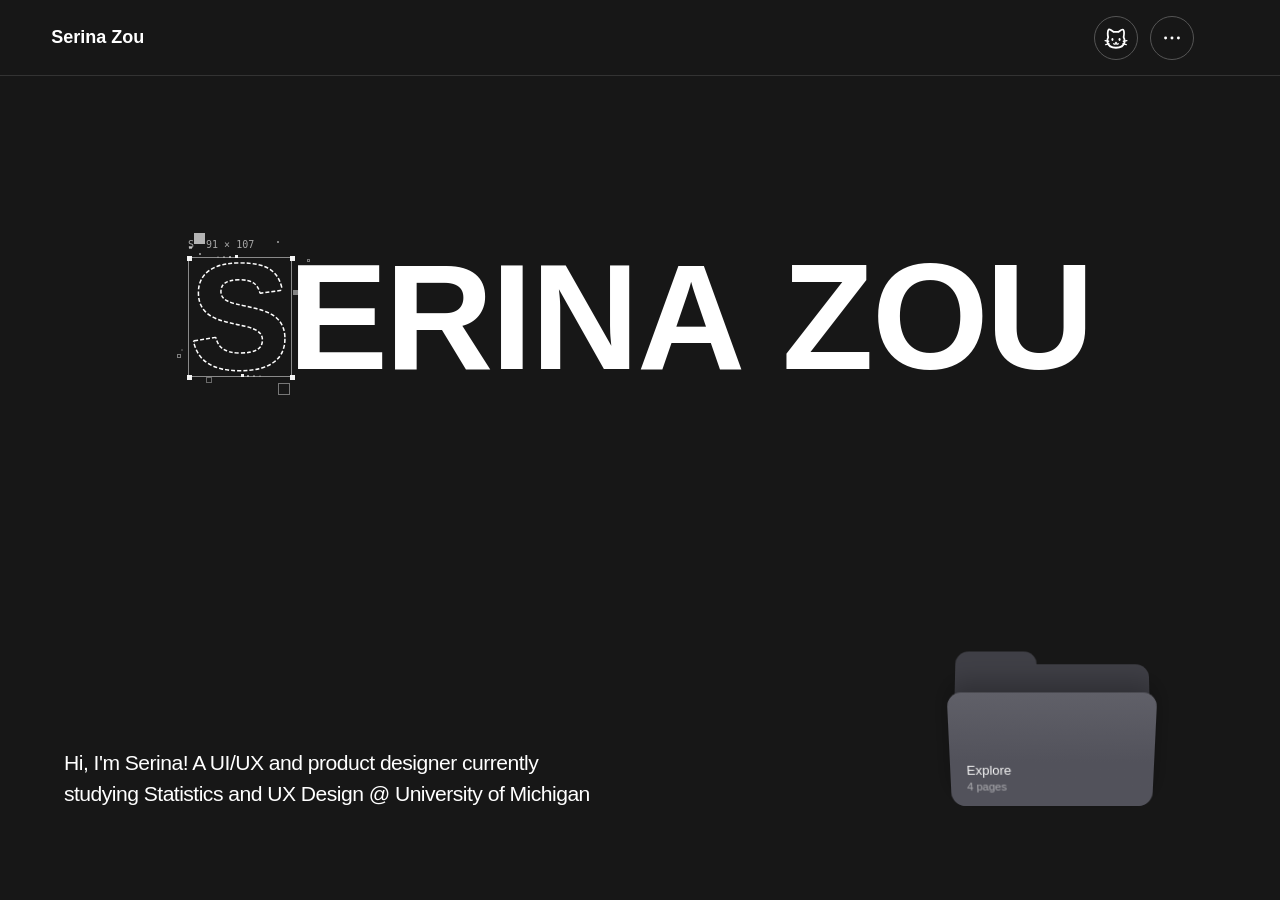
==== index.html @ 15b05cfd "update" ====
<!doctype html><html lang="en"><head><meta charset="utf-8"><meta name="viewport" content="width=device-width,initial-scale=1"><title>Serina Zou — Portfolio Wireframe</title><meta name="description" content="Serina Zou portfolio wireframe: product design, interaction, data, and code."><link rel="icon" href="data:image/svg+xml,%3Csvg xmlns='http://www.w3.org/2000/svg' viewBox='0 0 32 32'%3E%3Crect width='32' height='32' fill='%23181818'/%3E%3Ctext x='4' y='23' fill='white' font-size='19'%3ESZ%3C/text%3E%3C/svg%3E"><style>
*{box-sizing:border-box}html{scroll-behavior:smooth;scroll-padding-top:85px}body{margin:0;background:#fafafa;color:#191919;font-family:Arial,Helvetica,sans-serif}a{color:inherit}button{font:inherit;cursor:pointer}header{height:76px;display:flex;justify-content:space-between;align-items:center;padding:0 4vw;border-bottom:1px solid #ccc;background:#fafafaf2;position:sticky;top:0;z-index:10}.brand{text-decoration:none;font-weight:700;font-size:18px}nav{display:flex;gap:26px}nav a{text-decoration:none;font-size:14px}.stamp{font-size:12px;letter-spacing:.08em;text-transform:uppercase;color:#666}.hero{min-height:calc(100svh - 76px);position:relative;padding:6vh 4vw 32px;display:flex;flex-direction:column;justify-content:space-between;overflow:hidden}.hero h1{font-size:clamp(72px,15.5vw,240px);letter-spacing:-.085em;line-height:.9;margin:3vh 0 0;position:relative;z-index:1;font-weight:600}.hero .identity{font-size:14px;letter-spacing:.13em;margin-top:22px}.object{position:absolute;left:37%;top:32%;width:32%;height:36%;border:1px dashed #777;transform:rotate(-7deg);background:#e8e8e8e8;z-index:2;display:flex;flex-direction:column;justify-content:center;align-items:center;gap:16px;box-shadow:18px 18px 0 #dddddd80}.object span{font-size:13px;color:#555;max-width:210px;text-align:center;line-height:1.5}.object b{font-size:17px;font-weight:400}.hero-bottom{display:flex;justify-content:space-between;align-items:end;gap:30px}.hero-bottom p{max-width:360px;font-size:21px;line-height:1.4;margin:0}.hero-bottom a{font-size:14px}.transition{padding:25px 4vw;border-top:1px dashed #aaa;border-bottom:1px dashed #aaa;color:#777;font-size:13px;display:flex;justify-content:space-between}.section-head{padding:80px 4vw 35px;display:flex;align-items:baseline;justify-content:space-between}.section-head h2{font-size:clamp(36px,5vw,70px);letter-spacing:-.05em;margin:0;font-weight:500}.chapter{padding:45px 4vw 70px;border-top:1px solid #bbb;min-height:85vh;display:grid;grid-template-columns:1fr 2fr;gap:5vw;align-items:center}.chapter:first-of-type .preview{min-height:500px}.chapter:nth-of-type(even){background:#f0f0f0}.num{font-size:14px;color:#777;margin-bottom:35px}.chapter h3{font-size:clamp(32px,3.8vw,60px);letter-spacing:-.055em;line-height:1.05;font-weight:500;margin:0 0 22px}.tags{font-size:14px;line-height:1.6;color:#555}.summary{font-size:17px;line-height:1.6;max-width:360px}.evidence{font-size:13px;color:#777;border-left:2px solid #aaa;padding-left:12px;line-height:1.6;margin:25px 0}.case-link{background:transparent;border:0;border-bottom:1px solid #191919;padding:6px 0;font-size:14px}.preview{min-height:430px;border:1px solid #aaa;background:#e1e1e1;display:flex;flex-direction:column}.browserbar{height:34px;border-bottom:1px solid #aaa;padding:10px 14px;font-size:12px;color:#666;background:#eee}.placeholder{flex:1;display:flex;align-items:center;justify-content:center;text-align:center;padding:30px;background:repeating-linear-gradient(135deg,transparent,transparent 22px,#00000003 22px,#00000003 23px)}.placeholder p{font-size:16px;color:#666;line-height:1.7}.placeholder small{font-size:13px}.watch{width:220px;height:310px;border:15px solid #aaa;border-radius:52px;background:#ddd;display:flex;align-items:center;justify-content:center;text-align:center;line-height:1.7;color:#666;margin:50px auto}.watch-stage{background:#e9e9e9;min-height:430px;display:grid;place-items:center;border:1px dashed #aaa}.archive{padding:0 4vw 90px}.tabs{display:flex;gap:24px;border-bottom:1px solid #bbb;margin-bottom:40px;flex-wrap:wrap}.tabs button{border:0;border-bottom:2px solid transparent;background:none;padding:15px 0;color:#666;font-size:14px}.tabs button[aria-selected=true]{color:#111;border-bottom-color:#111}.gallery{display:grid;grid-template-columns:repeat(4,1fr);gap:25px;align-items:start}.art{margin:0}.art:nth-child(2){padding-top:45px}.art:nth-child(4){padding-top:65px}.tile{background:#e6e6e6;border:1px solid #aaa;min-height:220px;display:grid;place-items:center;color:#777;font-size:14px}.art:first-child .tile{height:300px}.art figcaption{font-size:14px;margin-top:14px;line-height:1.6}.art small{color:#777}.about{padding:90px 4vw;border-top:1px solid #aaa;display:grid;grid-template-columns:1fr 2fr;gap:5vw}.about h2{font-size:60px;letter-spacing:-.05em;font-weight:500;margin:0}.about p{font-size:28px;line-height:1.4;max-width:770px;margin:0 0 35px}.contact{display:flex;gap:25px;font-size:15px;color:#666}footer{padding:24px 4vw;border-top:1px solid #ccc;display:flex;justify-content:space-between;font-size:12px;color:#777}dialog{width:min(900px,90vw);max-height:85vh;border:1px solid #aaa;padding:35px;background:#fafafa}dialog::backdrop{background:#0007}dialog h2{font-size:35px;letter-spacing:-.04em}dialog p{line-height:1.6;color:#666}dialog .close{float:right;background:none;border:1px solid #aaa;padding:8px 15px}.case-sections{display:grid;grid-template-columns:1fr 1fr;gap:18px}.case-sections div{border-top:1px solid #bbb;padding:20px 0}.case-sections span{display:block;font-size:14px;color:#777;margin-top:12px;line-height:1.5}a:focus-visible,button:focus-visible{outline:2px solid #111;outline-offset:5px}[hidden]{display:none!important}@media(max-width:750px){header{height:66px}nav{gap:13px}nav a{font-size:12px}header .stamp{display:none}.hero{min-height:calc(100svh - 66px);padding-top:6vh}.hero h1{font-size:20vw}.identity{max-width:270px;line-height:1.7}.object{left:23%;top:35%;width:60%;height:30%}.hero-bottom p{font-size:17px;max-width:230px}.hero-bottom{gap:12px}.transition{line-height:1.5;gap:18px}.section-head{padding-top:55px}.chapter{grid-template-columns:1fr;gap:25px;min-height:0;padding-top:30px}.num{margin-bottom:18px}.chapter h3{max-width:500px}.summary{max-width:100%}.preview{min-height:300px}.watch-stage{min-height:360px}.gallery{grid-template-columns:1fr 1fr}.art:nth-child(n){padding-top:0}.tile{min-height:180px}.art:first-child .tile{height:230px}.about{grid-template-columns:1fr;padding-top:55px}.about h2{font-size:45px}.about p{font-size:23px}.tabs{gap:18px}.case-sections{grid-template-columns:1fr}footer{gap:20px;line-height:1.5}}@media(prefers-reduced-motion:reduce){html{scroll-behavior:auto}}

.sr-only{position:absolute!important;width:1px!important;height:1px!important;overflow:hidden;clip-path:inset(50%);white-space:nowrap}.hero{background:#171717;color:#fff;padding-top:3vh}.hero .stamp{color:#aaa}.tech-text{position:relative;width:100%;height:480px;touch-action:pan-y;user-select:none;z-index:3}.tech-text-canvas{display:block;width:100%;height:100%}.hero .identity{margin-top:0}.object{left:65%;top:62%;width:24%;height:20%;z-index:0;background:#2a2a2a;border-color:#777;box-shadow:12px 12px 0 #ffffff08;pointer-events:none}.object span{color:#aaa}.hero-bottom{position:relative;z-index:1;margin-top:35px}.hero{min-height:calc(100svh - 76px)}@media(max-width:750px){.tech-text{height:320px}.object{left:56%;top:60%;width:37%;height:18%}.object b{font-size:13px}.object span{font-size:11px}.hero-bottom{margin-top:160px}}
</style><link rel="stylesheet" href="folder-menu.css"><style>
header{background:#171717;color:white;border-color:#333}.more{border:1px solid #555;background:none;color:white;border-radius:50%;width:44px;height:44px;font-size:24px}.home-page{background:#171717;color:white}.home-page main{height:calc(100svh - 76px);min-height:620px;position:relative;padding:0 4vw;overflow:hidden}.home-name{height:480px}.intro-copy{position:absolute;left:5vw;bottom:10vh;width:46%;max-width:550px;font-size:clamp(17px,1.65vw,23px);line-height:1.5;letter-spacing:-.025em}.intro-copy p{margin:0}.intro-copy small{display:block;color:#aaa;font-size:15px;margin-top:14px}#folder-root{position:absolute;right:10vw;bottom:10vh;z-index:4}.folder-float__trigger:focus-visible,.more:focus-visible{outline:2px solid white;outline-offset:5px}.folder-float__item:focus-visible{outline:2px solid #888;outline-offset:4px}.nav-panel{margin:0 0 0 auto;width:min(460px,100vw);height:100svh;max-height:100svh;max-width:100vw;background:#222;color:white;border:0;padding:35px}.nav-panel::backdrop{background:#0008}.nav-panel .close{color:white;border:1px solid #666;background:none;padding:10px 15px}.nav-panel nav{display:flex;flex-direction:column;gap:24px;margin-top:100px}.nav-panel nav a{font-size:30px;text-decoration:none}.nav-panel .stamp{display:block;margin-top:35px;color:#aaa}.loader{position:fixed;inset:0;background:#171717;color:white;z-index:100;display:flex;flex-direction:column;justify-content:center;align-items:center;gap:28px;transition:opacity .35s}.loader.finished{opacity:0;pointer-events:none}.loader-mark{font-size:80px;font-weight:600;letter-spacing:-.07em}.loader-track{width:180px;height:2px;background:#444;overflow:hidden}.loader-track span{display:block;height:100%;width:45%;background:white;animation:loading-slide 1s ease-in-out infinite}.loader small{font-size:12px;color:#aaa;letter-spacing:.1em}@keyframes loading-slide{from{transform:translateX(-110%)}to{transform:translateX(340%)}}.resume-page{padding:90px 6vw;min-height:calc(100svh - 76px)}.resume-page h1{font-size:70px;letter-spacing:-.06em;font-weight:500}.resume-page p{font-size:18px;color:#555}.resume-placeholder{margin-top:45px;min-height:400px;border:1px dashed #aaa;display:grid;place-items:center;color:#777}.about{min-height:calc(100svh - 76px);border:0}.home-page .tech-text{height:100%}@media(max-width:750px){.home-page main{height:calc(100svh - 66px);min-height:680px}.home-name{height:280px}.intro-copy{top:285px;bottom:auto;left:5vw;width:90%;font-size:18px}.intro-copy small{font-size:14px}#folder-root{right:calc((100vw - 200px)/2);bottom:40px}.folder-float{font-size:12px}.nav-panel{padding:25px}}@media(prefers-reduced-motion:reduce){.loader-track span{animation:none;width:100%}.loader{transition:none}}
</style><link rel="stylesheet" href="header-menu.css?v=5"></head><body class="home-page"><div class="loader" role="status" aria-label="Loading portfolio"><div class="loader-mark">SZ.</div><div class="loader-track"><span></span></div><small>LOADING PORTFOLIO</small></div><header><a class="brand" href="index.html?v=content1">Serina Zou</a><div class="header-actions">
<div class="header-disclosure"><button class="header-icon cat-link" aria-label="Meet my cat!" aria-expanded="false" aria-controls="cat-links"><svg xmlns="http://www.w3.org/2000/svg" viewBox="0 0 32 32" fill="none" aria-hidden="true"><path d="M6.4 15.1C5.7 12.7 5.3 7.3 7.1 5.5c1.5-1.1 5.1 2.6 6.1 3.1a16 16 0 0 1 5.6 0c1.5-.9 4.5-4 6-2.8 1.7 1.4 1 7 .6 9.3 1.2 1.9 1.6 3.9 1.1 6.1C25.5 25.7 21 28 16 28S6.5 25.7 5.5 21.2c-.5-2.2-.2-4.2.9-6.1Z" stroke="currentColor" stroke-width="2.2" stroke-linecap="round" stroke-linejoin="round"/><g fill="currentColor"><ellipse cx="11.6" cy="17.8" rx="1.25" ry="1.75"/><ellipse cx="20.4" cy="17.8" rx="1.25" ry="1.75"/><path d="M14.4 21.2q1.6-1 3.2 0L16 22.6Z"/></g><path d="M16 22.5c-.8 1.3-2 1.1-2.7.5m2.7-.5c.8 1.3 2 1.1 2.7.5M7 20l-4.4-.8M7.4 23l-4 1.1M25 20l4.4-.8M24.6 23l4 1.1" stroke="currentColor" stroke-width="1.65" stroke-linecap="round" stroke-linejoin="round"/></svg></button><div class="header-pills" id="cat-links" inert><a class="header-pill" href="cat/animation.html?v=groom-ear9">Meet my cat!</a></div></div>
<div class="header-disclosure"><button class="header-icon more" aria-label="More" aria-expanded="false" aria-controls="header-navigation"><svg viewBox="0 0 24 24" fill="currentColor" aria-hidden="true"><circle cx="5" cy="12" r="1.6"/><circle cx="12" cy="12" r="1.6"/><circle cx="19" cy="12" r="1.6"/></svg></button><nav class="header-pills" id="header-navigation" aria-label="Portfolio pages" inert><a class="header-pill" style="--item:0" href="selected-projects.html?v=content1">Selected Projects</a><a class="header-pill" style="--item:1" href="other-work.html?v=content1">Other Work</a><a class="header-pill" style="--item:2" href="about.html?v=content1">About Me</a><a class="header-pill" style="--item:3" href="resume.html?v=content1">Résumé</a></nav></div>
</div></header><main><div class="home-name"><h1 class="sr-only">SERINA ZOU</h1><div class="tech-text" role="img" aria-label="SERINA ZOU — interactive letters"><canvas class="tech-text-canvas" aria-hidden="true"></canvas></div></div><div class="intro-copy"><p>Hi, I'm Serina! A UI/UX and product designer currently studying Statistics and UX Design @ University of Michigan</p></div><div id="folder-root"></div></main><script>const start=performance.now();let ended=false;function finishLoading(){if(ended)return;ended=true;setTimeout(()=>{const l=document.querySelector('.loader');l.classList.add('finished');setTimeout(()=>l.remove(),400)},Math.max(0,650-(performance.now()-start)))}Promise.all([new Promise(resolve=>{if(document.readyState==='complete')resolve();else window.addEventListener('load',resolve,{once:true})}),document.fonts.ready]).then(finishLoading);setTimeout(finishLoading,4000);</script><script src="tech-text.js"></script><script src="folder-menu.js?v=content1"></script><script src="header-menu.js?v=2"></script></body></html>
---- folder-menu.css ----
.folder-float{--ff-w: 200px;--ff-h: 148px;--ff-r: 14px;--ff-tab: 14px;--ff-back: #3f3f46;--ff-front: #52525b;--ff-paper: #f5f5f5;--ff-item: #f5f5f5;--ff-item-ink: #18181b;--ff-label: #f5f5f5;--ff-spread: 180px;--ff-lift: 26px;--ff-angle: 34deg;--ff-rest: 16deg;--ff-open: .52s;--ff-close: 312ms;--ff-stagger: 45ms;--ff-n: 6;--ff-spring: cubic-bezier(.34, 1.57, .64, 1);--ff-ease-out: cubic-bezier(.23, 1, .32, 1);position:relative;display:inline-block;width:var(--ff-w);padding-top:var(--ff-tab);font-family:inherit;font-size:13px;font-weight:500;line-height:1}.folder-float__folder{position:relative;width:var(--ff-w);height:var(--ff-h)}.folder-float__back{position:absolute;inset:0;z-index:0;border-radius:var(--ff-r);background:var(--ff-back);transform:perspective(600px) rotateX(8deg);transform-origin:50% 100%}.folder-float__back:before{content:"";position:absolute;top:calc(-1 * var(--ff-tab));left:0;width:42%;height:calc(var(--ff-tab) + var(--ff-r));border-radius:var(--ff-r) var(--ff-r) 0 0;background:inherit}.folder-float__paper{position:absolute;top:10%;z-index:1;right:8%;left:8%;height:50%;border-radius:6px;background:var(--ff-paper);opacity:0;transform:translateY(10px);transition:transform var(--ff-close) var(--ff-ease-out),opacity var(--ff-close) ease}.folder-float__front{position:absolute;right:0;bottom:0;left:0;z-index:2;display:flex;flex-direction:column;justify-content:flex-end;gap:5px;height:76%;padding:14px 16px;box-sizing:border-box;border-radius:var(--ff-r);background:linear-gradient(180deg,color-mix(in srgb,var(--ff-front) 92%,#fff),var(--ff-front) 60%);color:var(--ff-label);box-shadow:0 -10px 24px #00000047;transform:perspective(600px) rotateX(calc(-1 * var(--ff-rest)));transform-origin:50% 100%;transition:transform var(--ff-open) var(--ff-ease-out)}.folder-float__label{font-size:13px;font-weight:500}.folder-float__sub{font-size:11px;opacity:.55}.folder-float__trigger{position:absolute;right:0;bottom:0;left:0;z-index:3;height:76%;margin:0;padding:0;border:0;border-radius:var(--ff-r);background:transparent;cursor:pointer;outline:none;-webkit-tap-highlight-color:transparent}.folder-float[data-open] .folder-float__front{transform:perspective(600px) rotateX(calc(-1 * var(--ff-angle)))}.folder-float[data-open] .folder-float__paper{opacity:1;transform:translateY(0);transition:transform var(--ff-open) var(--ff-ease-out),opacity .2s ease}.folder-float__items{position:absolute;top:var(--ff-tab);left:50%;z-index:1;width:0;height:0}.folder-float[data-open] .folder-float__items:before{content:"";position:absolute;top:calc(-1 * (var(--ff-lift) + 120px));left:calc(-1 * (var(--ff-spread) + 100px));width:calc(2 * var(--ff-spread) + 200px);height:calc(var(--ff-lift) + 120px)}.folder-float__item{position:absolute;top:0;left:50%;margin:0;padding:0 14px;height:34px;border:0;border-radius:17px;background:var(--ff-item);color:var(--ff-item-ink);font:inherit;white-space:nowrap;box-shadow:0 4px 12px #00000024;cursor:pointer;outline:none;opacity:0;transform:translate(-50%,44px) scale(.6);transform-origin:50% 50%;pointer-events:none;-webkit-tap-highlight-color:transparent;transition:transform var(--ff-close) var(--ff-ease-out) calc((var(--ff-n) - 1 - var(--i)) * var(--ff-stagger) * .5),opacity .16s ease calc((var(--ff-n) - 1 - var(--i)) * var(--ff-stagger) * .5 + var(--ff-close) * .45),scale .16s var(--ff-ease-out)}.folder-float[data-open] .folder-float__item{opacity:1;transform:translate(calc(-50% + var(--x)),var(--y)) rotate(var(--r)) scale(1);pointer-events:auto;transition:transform var(--ff-open) var(--ff-spring) calc(var(--i) * var(--ff-stagger)),opacity .16s ease calc(var(--i) * var(--ff-stagger)),scale .16s var(--ff-ease-out)}.folder-float[data-live] .folder-float__item{cursor:grab;transition:scale .16s var(--ff-ease-out)}.folder-float__item[data-drag]{cursor:grabbing}@media(hover:hover)and (pointer:fine){.folder-float[data-open] .folder-float__item:hover{scale:1.05}}.folder-float[data-open] .folder-float__item:active{scale:.97}.folder-float__item[data-pop]{animation:folder-float-pop .32s var(--ff-ease-out)}.folder-float__drift{display:block;animation:folder-float-drift 3.2s ease-in-out infinite;animation-delay:calc(var(--i) * -.7s);animation-play-state:paused}.folder-float[data-open] .folder-float__drift{animation-play-state:running}.folder-float[data-physics] .folder-float__drift,.folder-float[data-live] .folder-float__drift{animation:none}@keyframes folder-float-drift{0%,to{translate:0 0}50%{translate:0 -3px}}@keyframes folder-float-pop{30%{scale:1.1}to{scale:1}}@media(prefers-reduced-motion:reduce){.folder-float__front,.folder-float__paper{transition:opacity .2s ease}.folder-float[data-open] .folder-float__front{transform:perspective(600px) rotateX(calc(-1 * var(--ff-rest)))}.folder-float__paper{transform:none!important}.folder-float__item{transition:opacity .2s ease}.folder-float[data-open] .folder-float__item{transition:opacity .2s ease calc(var(--i) * var(--ff-stagger))}.folder-float__drift{animation:none}}
---- header-menu.css ----
/* Shared header disclosures: the same paper-white pills as the folder menu. */
header{padding-right:max(86px,4vw)}
.header-actions{display:flex;align-items:center;gap:12px}
.header-disclosure{position:relative}
.header-icon{display:grid;place-items:center;width:44px;height:44px;padding:0;border:1px solid #555;border-radius:50%;background:transparent;color:#fff;transition:background .2s,border-color .2s}
.header-icon:hover,.header-disclosure.is-open .header-icon{background:#2b2b2b;border-color:#999}
.header-icon svg{width:22px;height:22px;display:block}
header .header-icon:focus-visible{outline:2px solid white;outline-offset:5px}
header .header-pills{position:absolute;left:50%;right:auto;top:100%;transform:translateX(-50%);display:flex;flex-direction:column;align-items:center;gap:10px;padding:16px 0 8px;margin:0;width:max-content;max-width:calc(100vw - 32px);visibility:hidden;pointer-events:none;transition:visibility 0s .2s;z-index:20}
header .header-pill{display:flex;align-items:center;justify-content:center;min-height:40px;padding:10px 20px;border:0;border-radius:999px;background:#f5f5f5;color:#18181b;font-size:14px;font-weight:500;text-decoration:none;white-space:nowrap;box-shadow:0 4px 12px #00000024;opacity:0;transform:translateY(-8px) rotate(var(--pill-tilt,-4deg)) scale(.94);transform-origin:center;transition:opacity .18s ease,transform .3s cubic-bezier(.23,1,.32,1),background .16s;}
.header-disclosure.is-open .header-pills{visibility:visible;pointer-events:auto;transition-delay:0s}
.header-disclosure.is-open .header-pill{opacity:1;transform:translateY(0) rotate(var(--pill-tilt,-4deg)) scale(1);transition-delay:calc(var(--item,0)*65ms)}
header .header-pill:hover{background:#fff;box-shadow:0 6px 20px #0004}
header .header-pill:focus-visible{outline:2px solid white;outline-offset:4px}
@media(prefers-reduced-motion:reduce){header .header-pills,header .header-pill{transition:none!important}}
@media(max-width:750px){.header-actions{gap:10px}header .header-pill{min-height:44px}}

#header-navigation .header-pill:nth-child(1){--pill-tilt:-5deg}
#header-navigation .header-pill:nth-child(2){--pill-tilt:4deg}
#header-navigation .header-pill:nth-child(3){--pill-tilt:-3deg}
#header-navigation .header-pill:nth-child(4){--pill-tilt:5deg}
@media(max-width:380px){header .brand{font-size:16px}.header-actions{gap:8px}}

.header-icon.cat-link svg{width:26px;height:26px}

#cat-links .header-pill{--pill-tilt:4deg}
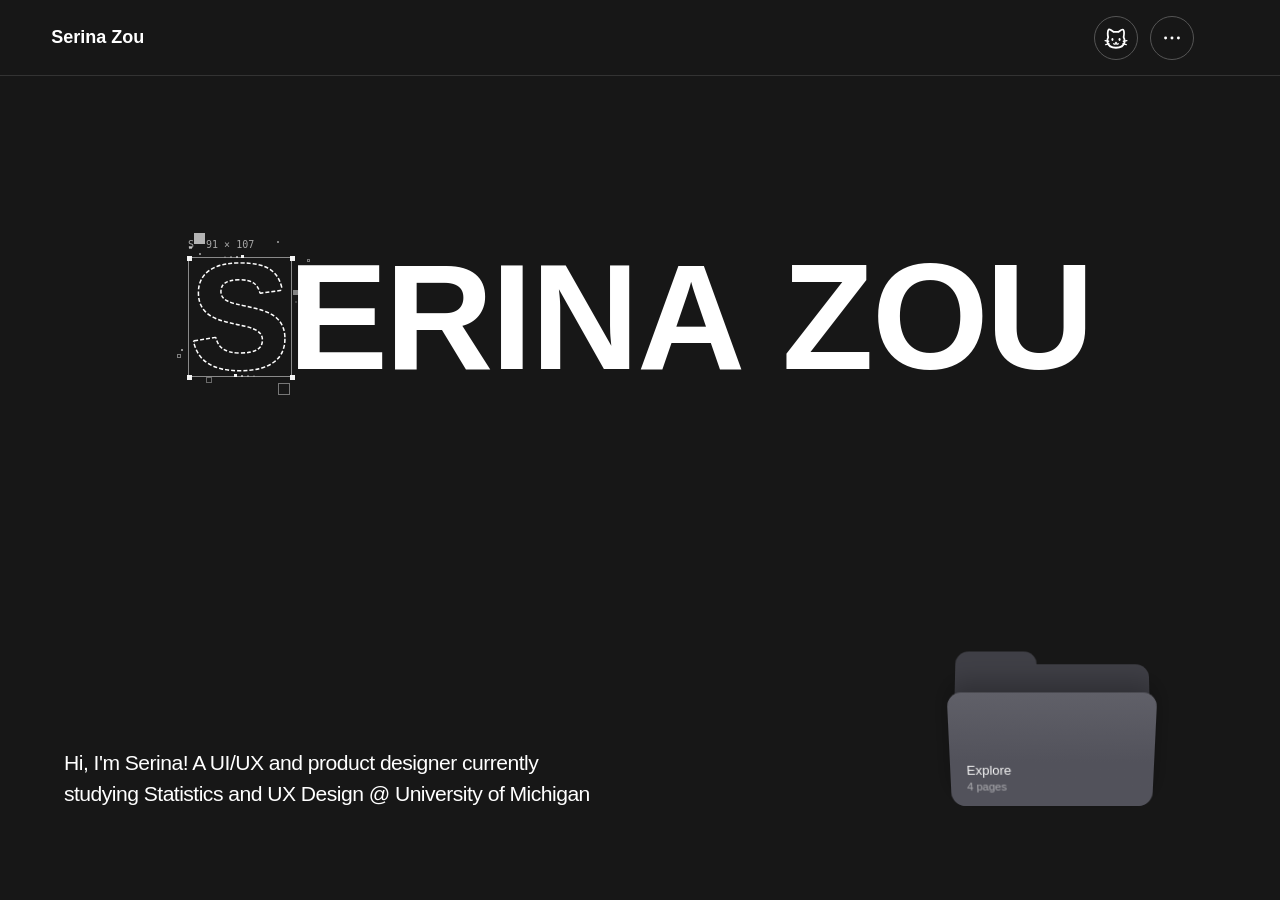
==== commit 2a0e7e0f: "Update index.html" ====
--- a/index.html
+++ b/index.html
@@ -1,4 +1,4 @@
-<!doctype html><html lang="en"><head><meta charset="utf-8"><meta name="viewport" content="width=device-width,initial-scale=1"><title>Serina Zou — Portfolio Wireframe</title><meta name="description" content="Serina Zou portfolio wireframe: product design, interaction, data, and code."><link rel="icon" href="data:image/svg+xml,%3Csvg xmlns='http://www.w3.org/2000/svg' viewBox='0 0 32 32'%3E%3Crect width='32' height='32' fill='%23181818'/%3E%3Ctext x='4' y='23' fill='white' font-size='19'%3ESZ%3C/text%3E%3C/svg%3E"><style>
+<!doctype html><html lang="en"><head><meta charset="utf-8"><meta name="viewport" content="width=device-width,initial-scale=1"><title>Serina Zou — UX & Product Designer</title><meta name="description" content="Serina Zou portfolio: product design, interaction, data, and code."><link rel="icon" href="data:image/svg+xml,%3Csvg xmlns='http://www.w3.org/2000/svg' viewBox='0 0 32 32'%3E%3Crect width='32' height='32' fill='%23181818'/%3E%3Ctext x='4' y='23' fill='white' font-size='19'%3ESZ%3C/text%3E%3C/svg%3E"><style>
 *{box-sizing:border-box}html{scroll-behavior:smooth;scroll-padding-top:85px}body{margin:0;background:#fafafa;color:#191919;font-family:Arial,Helvetica,sans-serif}a{color:inherit}button{font:inherit;cursor:pointer}header{height:76px;display:flex;justify-content:space-between;align-items:center;padding:0 4vw;border-bottom:1px solid #ccc;background:#fafafaf2;position:sticky;top:0;z-index:10}.brand{text-decoration:none;font-weight:700;font-size:18px}nav{display:flex;gap:26px}nav a{text-decoration:none;font-size:14px}.stamp{font-size:12px;letter-spacing:.08em;text-transform:uppercase;color:#666}.hero{min-height:calc(100svh - 76px);position:relative;padding:6vh 4vw 32px;display:flex;flex-direction:column;justify-content:space-between;overflow:hidden}.hero h1{font-size:clamp(72px,15.5vw,240px);letter-spacing:-.085em;line-height:.9;margin:3vh 0 0;position:relative;z-index:1;font-weight:600}.hero .identity{font-size:14px;letter-spacing:.13em;margin-top:22px}.object{position:absolute;left:37%;top:32%;width:32%;height:36%;border:1px dashed #777;transform:rotate(-7deg);background:#e8e8e8e8;z-index:2;display:flex;flex-direction:column;justify-content:center;align-items:center;gap:16px;box-shadow:18px 18px 0 #dddddd80}.object span{font-size:13px;color:#555;max-width:210px;text-align:center;line-height:1.5}.object b{font-size:17px;font-weight:400}.hero-bottom{display:flex;justify-content:space-between;align-items:end;gap:30px}.hero-bottom p{max-width:360px;font-size:21px;line-height:1.4;margin:0}.hero-bottom a{font-size:14px}.transition{padding:25px 4vw;border-top:1px dashed #aaa;border-bottom:1px dashed #aaa;color:#777;font-size:13px;display:flex;justify-content:space-between}.section-head{padding:80px 4vw 35px;display:flex;align-items:baseline;justify-content:space-between}.section-head h2{font-size:clamp(36px,5vw,70px);letter-spacing:-.05em;margin:0;font-weight:500}.chapter{padding:45px 4vw 70px;border-top:1px solid #bbb;min-height:85vh;display:grid;grid-template-columns:1fr 2fr;gap:5vw;align-items:center}.chapter:first-of-type .preview{min-height:500px}.chapter:nth-of-type(even){background:#f0f0f0}.num{font-size:14px;color:#777;margin-bottom:35px}.chapter h3{font-size:clamp(32px,3.8vw,60px);letter-spacing:-.055em;line-height:1.05;font-weight:500;margin:0 0 22px}.tags{font-size:14px;line-height:1.6;color:#555}.summary{font-size:17px;line-height:1.6;max-width:360px}.evidence{font-size:13px;color:#777;border-left:2px solid #aaa;padding-left:12px;line-height:1.6;margin:25px 0}.case-link{background:transparent;border:0;border-bottom:1px solid #191919;padding:6px 0;font-size:14px}.preview{min-height:430px;border:1px solid #aaa;background:#e1e1e1;display:flex;flex-direction:column}.browserbar{height:34px;border-bottom:1px solid #aaa;padding:10px 14px;font-size:12px;color:#666;background:#eee}.placeholder{flex:1;display:flex;align-items:center;justify-content:center;text-align:center;padding:30px;background:repeating-linear-gradient(135deg,transparent,transparent 22px,#00000003 22px,#00000003 23px)}.placeholder p{font-size:16px;color:#666;line-height:1.7}.placeholder small{font-size:13px}.watch{width:220px;height:310px;border:15px solid #aaa;border-radius:52px;background:#ddd;display:flex;align-items:center;justify-content:center;text-align:center;line-height:1.7;color:#666;margin:50px auto}.watch-stage{background:#e9e9e9;min-height:430px;display:grid;place-items:center;border:1px dashed #aaa}.archive{padding:0 4vw 90px}.tabs{display:flex;gap:24px;border-bottom:1px solid #bbb;margin-bottom:40px;flex-wrap:wrap}.tabs button{border:0;border-bottom:2px solid transparent;background:none;padding:15px 0;color:#666;font-size:14px}.tabs button[aria-selected=true]{color:#111;border-bottom-color:#111}.gallery{display:grid;grid-template-columns:repeat(4,1fr);gap:25px;align-items:start}.art{margin:0}.art:nth-child(2){padding-top:45px}.art:nth-child(4){padding-top:65px}.tile{background:#e6e6e6;border:1px solid #aaa;min-height:220px;display:grid;place-items:center;color:#777;font-size:14px}.art:first-child .tile{height:300px}.art figcaption{font-size:14px;margin-top:14px;line-height:1.6}.art small{color:#777}.about{padding:90px 4vw;border-top:1px solid #aaa;display:grid;grid-template-columns:1fr 2fr;gap:5vw}.about h2{font-size:60px;letter-spacing:-.05em;font-weight:500;margin:0}.about p{font-size:28px;line-height:1.4;max-width:770px;margin:0 0 35px}.contact{display:flex;gap:25px;font-size:15px;color:#666}footer{padding:24px 4vw;border-top:1px solid #ccc;display:flex;justify-content:space-between;font-size:12px;color:#777}dialog{width:min(900px,90vw);max-height:85vh;border:1px solid #aaa;padding:35px;background:#fafafa}dialog::backdrop{background:#0007}dialog h2{font-size:35px;letter-spacing:-.04em}dialog p{line-height:1.6;color:#666}dialog .close{float:right;background:none;border:1px solid #aaa;padding:8px 15px}.case-sections{display:grid;grid-template-columns:1fr 1fr;gap:18px}.case-sections div{border-top:1px solid #bbb;padding:20px 0}.case-sections span{display:block;font-size:14px;color:#777;margin-top:12px;line-height:1.5}a:focus-visible,button:focus-visible{outline:2px solid #111;outline-offset:5px}[hidden]{display:none!important}@media(max-width:750px){header{height:66px}nav{gap:13px}nav a{font-size:12px}header .stamp{display:none}.hero{min-height:calc(100svh - 66px);padding-top:6vh}.hero h1{font-size:20vw}.identity{max-width:270px;line-height:1.7}.object{left:23%;top:35%;width:60%;height:30%}.hero-bottom p{font-size:17px;max-width:230px}.hero-bottom{gap:12px}.transition{line-height:1.5;gap:18px}.section-head{padding-top:55px}.chapter{grid-template-columns:1fr;gap:25px;min-height:0;padding-top:30px}.num{margin-bottom:18px}.chapter h3{max-width:500px}.summary{max-width:100%}.preview{min-height:300px}.watch-stage{min-height:360px}.gallery{grid-template-columns:1fr 1fr}.art:nth-child(n){padding-top:0}.tile{min-height:180px}.art:first-child .tile{height:230px}.about{grid-template-columns:1fr;padding-top:55px}.about h2{font-size:45px}.about p{font-size:23px}.tabs{gap:18px}.case-sections{grid-template-columns:1fr}footer{gap:20px;line-height:1.5}}@media(prefers-reduced-motion:reduce){html{scroll-behavior:auto}}
 
 .sr-only{position:absolute!important;width:1px!important;height:1px!important;overflow:hidden;clip-path:inset(50%);white-space:nowrap}.hero{background:#171717;color:#fff;padding-top:3vh}.hero .stamp{color:#aaa}.tech-text{position:relative;width:100%;height:480px;touch-action:pan-y;user-select:none;z-index:3}.tech-text-canvas{display:block;width:100%;height:100%}.hero .identity{margin-top:0}.object{left:65%;top:62%;width:24%;height:20%;z-index:0;background:#2a2a2a;border-color:#777;box-shadow:12px 12px 0 #ffffff08;pointer-events:none}.object span{color:#aaa}.hero-bottom{position:relative;z-index:1;margin-top:35px}.hero{min-height:calc(100svh - 76px)}@media(max-width:750px){.tech-text{height:320px}.object{left:56%;top:60%;width:37%;height:18%}.object b{font-size:13px}.object span{font-size:11px}.hero-bottom{margin-top:160px}}
@@ -7,4 +7,4 @@
 </style><link rel="stylesheet" href="header-menu.css?v=5"></head><body class="home-page"><div class="loader" role="status" aria-label="Loading portfolio"><div class="loader-mark">SZ.</div><div class="loader-track"><span></span></div><small>LOADING PORTFOLIO</small></div><header><a class="brand" href="index.html?v=content1">Serina Zou</a><div class="header-actions">
 <div class="header-disclosure"><button class="header-icon cat-link" aria-label="Meet my cat!" aria-expanded="false" aria-controls="cat-links"><svg xmlns="http://www.w3.org/2000/svg" viewBox="0 0 32 32" fill="none" aria-hidden="true"><path d="M6.4 15.1C5.7 12.7 5.3 7.3 7.1 5.5c1.5-1.1 5.1 2.6 6.1 3.1a16 16 0 0 1 5.6 0c1.5-.9 4.5-4 6-2.8 1.7 1.4 1 7 .6 9.3 1.2 1.9 1.6 3.9 1.1 6.1C25.5 25.7 21 28 16 28S6.5 25.7 5.5 21.2c-.5-2.2-.2-4.2.9-6.1Z" stroke="currentColor" stroke-width="2.2" stroke-linecap="round" stroke-linejoin="round"/><g fill="currentColor"><ellipse cx="11.6" cy="17.8" rx="1.25" ry="1.75"/><ellipse cx="20.4" cy="17.8" rx="1.25" ry="1.75"/><path d="M14.4 21.2q1.6-1 3.2 0L16 22.6Z"/></g><path d="M16 22.5c-.8 1.3-2 1.1-2.7.5m2.7-.5c.8 1.3 2 1.1 2.7.5M7 20l-4.4-.8M7.4 23l-4 1.1M25 20l4.4-.8M24.6 23l4 1.1" stroke="currentColor" stroke-width="1.65" stroke-linecap="round" stroke-linejoin="round"/></svg></button><div class="header-pills" id="cat-links" inert><a class="header-pill" href="cat/animation.html?v=groom-ear9">Meet my cat!</a></div></div>
 <div class="header-disclosure"><button class="header-icon more" aria-label="More" aria-expanded="false" aria-controls="header-navigation"><svg viewBox="0 0 24 24" fill="currentColor" aria-hidden="true"><circle cx="5" cy="12" r="1.6"/><circle cx="12" cy="12" r="1.6"/><circle cx="19" cy="12" r="1.6"/></svg></button><nav class="header-pills" id="header-navigation" aria-label="Portfolio pages" inert><a class="header-pill" style="--item:0" href="selected-projects.html?v=content1">Selected Projects</a><a class="header-pill" style="--item:1" href="other-work.html?v=content1">Other Work</a><a class="header-pill" style="--item:2" href="about.html?v=content1">About Me</a><a class="header-pill" style="--item:3" href="resume.html?v=content1">Résumé</a></nav></div>
-</div></header><main><div class="home-name"><h1 class="sr-only">SERINA ZOU</h1><div class="tech-text" role="img" aria-label="SERINA ZOU — interactive letters"><canvas class="tech-text-canvas" aria-hidden="true"></canvas></div></div><div class="intro-copy"><p>Hi, I'm Serina! A UI/UX and product designer currently studying Statistics and UX Design @ University of Michigan</p></div><div id="folder-root"></div></main><script>const start=performance.now();let ended=false;function finishLoading(){if(ended)return;ended=true;setTimeout(()=>{const l=document.querySelector('.loader');l.classList.add('finished');setTimeout(()=>l.remove(),400)},Math.max(0,650-(performance.now()-start)))}Promise.all([new Promise(resolve=>{if(document.readyState==='complete')resolve();else window.addEventListener('load',resolve,{once:true})}),document.fonts.ready]).then(finishLoading);setTimeout(finishLoading,4000);</script><script src="tech-text.js"></script><script src="folder-menu.js?v=content1"></script><script src="header-menu.js?v=2"></script></body></html>+</div></header><main><div class="home-name"><h1 class="sr-only">SERINA ZOU</h1><div class="tech-text" role="img" aria-label="SERINA ZOU — interactive letters"><canvas class="tech-text-canvas" aria-hidden="true"></canvas></div></div><div class="intro-copy"><p>Hi, I'm Serina! A UI/UX and product designer currently studying Statistics and UX Design @ University of Michigan</p></div><div id="folder-root"></div></main><script>const start=performance.now();let ended=false;function finishLoading(){if(ended)return;ended=true;setTimeout(()=>{const l=document.querySelector('.loader');l.classList.add('finished');setTimeout(()=>l.remove(),400)},Math.max(0,650-(performance.now()-start)))}Promise.all([new Promise(resolve=>{if(document.readyState==='complete')resolve();else window.addEventListener('load',resolve,{once:true})}),document.fonts.ready]).then(finishLoading);setTimeout(finishLoading,4000);</script><script src="tech-text.js"></script><script src="folder-menu.js?v=content1"></script><script src="header-menu.js?v=2"></script></body></html>
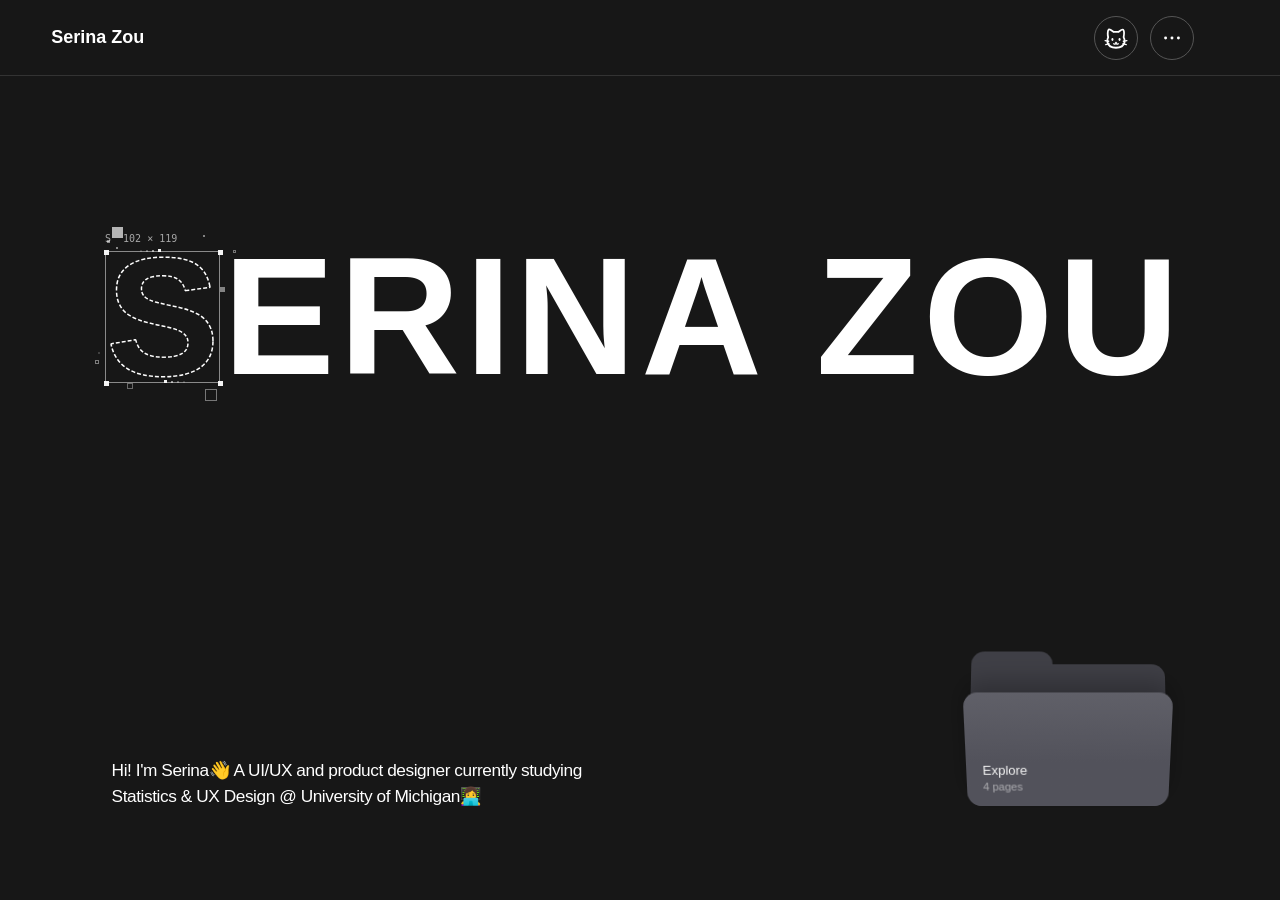
==== commit b420194f: "Update homepage and about page; add Garrett case study and portfolio interactions" ====
--- a/index.html
+++ b/index.html
@@ -3,8 +3,8 @@
 
 .sr-only{position:absolute!important;width:1px!important;height:1px!important;overflow:hidden;clip-path:inset(50%);white-space:nowrap}.hero{background:#171717;color:#fff;padding-top:3vh}.hero .stamp{color:#aaa}.tech-text{position:relative;width:100%;height:480px;touch-action:pan-y;user-select:none;z-index:3}.tech-text-canvas{display:block;width:100%;height:100%}.hero .identity{margin-top:0}.object{left:65%;top:62%;width:24%;height:20%;z-index:0;background:#2a2a2a;border-color:#777;box-shadow:12px 12px 0 #ffffff08;pointer-events:none}.object span{color:#aaa}.hero-bottom{position:relative;z-index:1;margin-top:35px}.hero{min-height:calc(100svh - 76px)}@media(max-width:750px){.tech-text{height:320px}.object{left:56%;top:60%;width:37%;height:18%}.object b{font-size:13px}.object span{font-size:11px}.hero-bottom{margin-top:160px}}
 </style><link rel="stylesheet" href="folder-menu.css"><style>
-header{background:#171717;color:white;border-color:#333}.more{border:1px solid #555;background:none;color:white;border-radius:50%;width:44px;height:44px;font-size:24px}.home-page{background:#171717;color:white}.home-page main{height:calc(100svh - 76px);min-height:620px;position:relative;padding:0 4vw;overflow:hidden}.home-name{height:480px}.intro-copy{position:absolute;left:5vw;bottom:10vh;width:46%;max-width:550px;font-size:clamp(17px,1.65vw,23px);line-height:1.5;letter-spacing:-.025em}.intro-copy p{margin:0}.intro-copy small{display:block;color:#aaa;font-size:15px;margin-top:14px}#folder-root{position:absolute;right:10vw;bottom:10vh;z-index:4}.folder-float__trigger:focus-visible,.more:focus-visible{outline:2px solid white;outline-offset:5px}.folder-float__item:focus-visible{outline:2px solid #888;outline-offset:4px}.nav-panel{margin:0 0 0 auto;width:min(460px,100vw);height:100svh;max-height:100svh;max-width:100vw;background:#222;color:white;border:0;padding:35px}.nav-panel::backdrop{background:#0008}.nav-panel .close{color:white;border:1px solid #666;background:none;padding:10px 15px}.nav-panel nav{display:flex;flex-direction:column;gap:24px;margin-top:100px}.nav-panel nav a{font-size:30px;text-decoration:none}.nav-panel .stamp{display:block;margin-top:35px;color:#aaa}.loader{position:fixed;inset:0;background:#171717;color:white;z-index:100;display:flex;flex-direction:column;justify-content:center;align-items:center;gap:28px;transition:opacity .35s}.loader.finished{opacity:0;pointer-events:none}.loader-mark{font-size:80px;font-weight:600;letter-spacing:-.07em}.loader-track{width:180px;height:2px;background:#444;overflow:hidden}.loader-track span{display:block;height:100%;width:45%;background:white;animation:loading-slide 1s ease-in-out infinite}.loader small{font-size:12px;color:#aaa;letter-spacing:.1em}@keyframes loading-slide{from{transform:translateX(-110%)}to{transform:translateX(340%)}}.resume-page{padding:90px 6vw;min-height:calc(100svh - 76px)}.resume-page h1{font-size:70px;letter-spacing:-.06em;font-weight:500}.resume-page p{font-size:18px;color:#555}.resume-placeholder{margin-top:45px;min-height:400px;border:1px dashed #aaa;display:grid;place-items:center;color:#777}.about{min-height:calc(100svh - 76px);border:0}.home-page .tech-text{height:100%}@media(max-width:750px){.home-page main{height:calc(100svh - 66px);min-height:680px}.home-name{height:280px}.intro-copy{top:285px;bottom:auto;left:5vw;width:90%;font-size:18px}.intro-copy small{font-size:14px}#folder-root{right:calc((100vw - 200px)/2);bottom:40px}.folder-float{font-size:12px}.nav-panel{padding:25px}}@media(prefers-reduced-motion:reduce){.loader-track span{animation:none;width:100%}.loader{transition:none}}
+header{background:#171717;color:white;border-color:#333}.more{border:1px solid #555;background:none;color:white;border-radius:50%;width:44px;height:44px;font-size:24px}.home-page{background:#171717;color:white}.home-page main{height:calc(100svh - 76px);min-height:620px;position:relative;padding:0 4vw;overflow:hidden}.home-name{height:480px}.intro-copy{position:absolute;left:var(--home-ink-inset,8.6vw);bottom:10vh;width:42%;max-width:500px;font-size:clamp(16px,1.35vw,19px);line-height:1.5;letter-spacing:-.025em}.intro-copy p{margin:0}.intro-copy small{display:block;color:#aaa;font-size:15px;margin-top:14px}#folder-root{position:absolute;right:var(--home-ink-inset,8.6vw);bottom:10vh;z-index:4}.folder-float__trigger:focus-visible,.more:focus-visible{outline:2px solid white;outline-offset:5px}.folder-float__item:focus-visible{outline:2px solid #888;outline-offset:4px}.nav-panel{margin:0 0 0 auto;width:min(460px,100vw);height:100svh;max-height:100svh;max-width:100vw;background:#222;color:white;border:0;padding:35px}.nav-panel::backdrop{background:#0008}.nav-panel .close{color:white;border:1px solid #666;background:none;padding:10px 15px}.nav-panel nav{display:flex;flex-direction:column;gap:24px;margin-top:100px}.nav-panel nav a{font-size:30px;text-decoration:none}.nav-panel .stamp{display:block;margin-top:35px;color:#aaa}.loader{position:fixed;inset:0;background:#171717;color:white;z-index:100;display:flex;flex-direction:column;justify-content:center;align-items:center;gap:28px;transition:opacity .35s}.loader.finished{opacity:0;pointer-events:none}.loader-mark{font-size:80px;font-weight:600;letter-spacing:-.07em}.loader-track{width:180px;height:2px;background:#444;overflow:hidden}.loader-track span{display:block;height:100%;width:45%;background:white;animation:loading-slide 1s ease-in-out infinite}.loader small{font-size:12px;color:#aaa;letter-spacing:.1em}@keyframes loading-slide{from{transform:translateX(-110%)}to{transform:translateX(340%)}}.resume-page{padding:90px 6vw;min-height:calc(100svh - 76px)}.resume-page h1{font-size:70px;letter-spacing:-.06em;font-weight:500}.resume-page p{font-size:18px;color:#555}.resume-placeholder{margin-top:45px;min-height:400px;border:1px dashed #aaa;display:grid;place-items:center;color:#777}.about{min-height:calc(100svh - 76px);border:0}.home-page .tech-text{height:100%}@media(max-width:750px){.home-page main{height:calc(100svh - 66px);min-height:680px}.home-name{height:280px}.intro-copy{top:285px;bottom:auto;left:var(--home-ink-inset,8.6vw);width:calc(100% - 2 * var(--home-ink-inset,8.6vw));font-size:16px}.intro-copy small{font-size:14px}#folder-root{right:var(--home-ink-inset,8.6vw);bottom:40px}#folder-root .folder-float__items{left:calc(200px + var(--home-ink-inset,8.6vw) - 50vw)}.folder-float{font-size:12px}.nav-panel{padding:25px}}@media(prefers-reduced-motion:reduce){.loader-track span{animation:none;width:100%}.loader{transition:none}}
 </style><link rel="stylesheet" href="header-menu.css?v=5"></head><body class="home-page"><div class="loader" role="status" aria-label="Loading portfolio"><div class="loader-mark">SZ.</div><div class="loader-track"><span></span></div><small>LOADING PORTFOLIO</small></div><header><a class="brand" href="index.html?v=content1">Serina Zou</a><div class="header-actions">
 <div class="header-disclosure"><button class="header-icon cat-link" aria-label="Meet my cat!" aria-expanded="false" aria-controls="cat-links"><svg xmlns="http://www.w3.org/2000/svg" viewBox="0 0 32 32" fill="none" aria-hidden="true"><path d="M6.4 15.1C5.7 12.7 5.3 7.3 7.1 5.5c1.5-1.1 5.1 2.6 6.1 3.1a16 16 0 0 1 5.6 0c1.5-.9 4.5-4 6-2.8 1.7 1.4 1 7 .6 9.3 1.2 1.9 1.6 3.9 1.1 6.1C25.5 25.7 21 28 16 28S6.5 25.7 5.5 21.2c-.5-2.2-.2-4.2.9-6.1Z" stroke="currentColor" stroke-width="2.2" stroke-linecap="round" stroke-linejoin="round"/><g fill="currentColor"><ellipse cx="11.6" cy="17.8" rx="1.25" ry="1.75"/><ellipse cx="20.4" cy="17.8" rx="1.25" ry="1.75"/><path d="M14.4 21.2q1.6-1 3.2 0L16 22.6Z"/></g><path d="M16 22.5c-.8 1.3-2 1.1-2.7.5m2.7-.5c.8 1.3 2 1.1 2.7.5M7 20l-4.4-.8M7.4 23l-4 1.1M25 20l4.4-.8M24.6 23l4 1.1" stroke="currentColor" stroke-width="1.65" stroke-linecap="round" stroke-linejoin="round"/></svg></button><div class="header-pills" id="cat-links" inert><a class="header-pill" href="cat/animation.html?v=groom-ear9">Meet my cat!</a></div></div>
 <div class="header-disclosure"><button class="header-icon more" aria-label="More" aria-expanded="false" aria-controls="header-navigation"><svg viewBox="0 0 24 24" fill="currentColor" aria-hidden="true"><circle cx="5" cy="12" r="1.6"/><circle cx="12" cy="12" r="1.6"/><circle cx="19" cy="12" r="1.6"/></svg></button><nav class="header-pills" id="header-navigation" aria-label="Portfolio pages" inert><a class="header-pill" style="--item:0" href="selected-projects.html?v=content1">Selected Projects</a><a class="header-pill" style="--item:1" href="other-work.html?v=content1">Other Work</a><a class="header-pill" style="--item:2" href="about.html?v=content1">About Me</a><a class="header-pill" style="--item:3" href="resume.html?v=content1">Résumé</a></nav></div>
-</div></header><main><div class="home-name"><h1 class="sr-only">SERINA ZOU</h1><div class="tech-text" role="img" aria-label="SERINA ZOU — interactive letters"><canvas class="tech-text-canvas" aria-hidden="true"></canvas></div></div><div class="intro-copy"><p>Hi, I'm Serina! A UI/UX and product designer currently studying Statistics and UX Design @ University of Michigan</p></div><div id="folder-root"></div></main><script>const start=performance.now();let ended=false;function finishLoading(){if(ended)return;ended=true;setTimeout(()=>{const l=document.querySelector('.loader');l.classList.add('finished');setTimeout(()=>l.remove(),400)},Math.max(0,650-(performance.now()-start)))}Promise.all([new Promise(resolve=>{if(document.readyState==='complete')resolve();else window.addEventListener('load',resolve,{once:true})}),document.fonts.ready]).then(finishLoading);setTimeout(finishLoading,4000);</script><script src="tech-text.js"></script><script src="folder-menu.js?v=content1"></script><script src="header-menu.js?v=2"></script></body></html>
+</div></header><main><div class="home-name"><h1 class="sr-only">SERINA ZOU</h1><div class="tech-text" role="img" aria-label="SERINA ZOU — interactive letters"><canvas class="tech-text-canvas" aria-hidden="true"></canvas></div></div><div class="intro-copy"><p>Hi! I'm Serina👋 A UI/UX and product designer currently studying Statistics &amp; UX Design @ University of Michigan👩‍💻</p></div><div id="folder-root"></div></main><script>const start=performance.now();let ended=false;function finishLoading(){if(ended)return;ended=true;setTimeout(()=>{const l=document.querySelector('.loader');l.classList.add('finished');setTimeout(()=>l.remove(),400)},Math.max(0,650-(performance.now()-start)))}Promise.all([new Promise(resolve=>{if(document.readyState==='complete')resolve();else window.addEventListener('load',resolve,{once:true})}),document.fonts.ready]).then(finishLoading);setTimeout(finishLoading,4000);</script><script src="tech-text.js?v=spacing3"></script><script src="folder-menu.js?v=content1"></script><script src="header-menu.js?v=2"></script></body></html>
